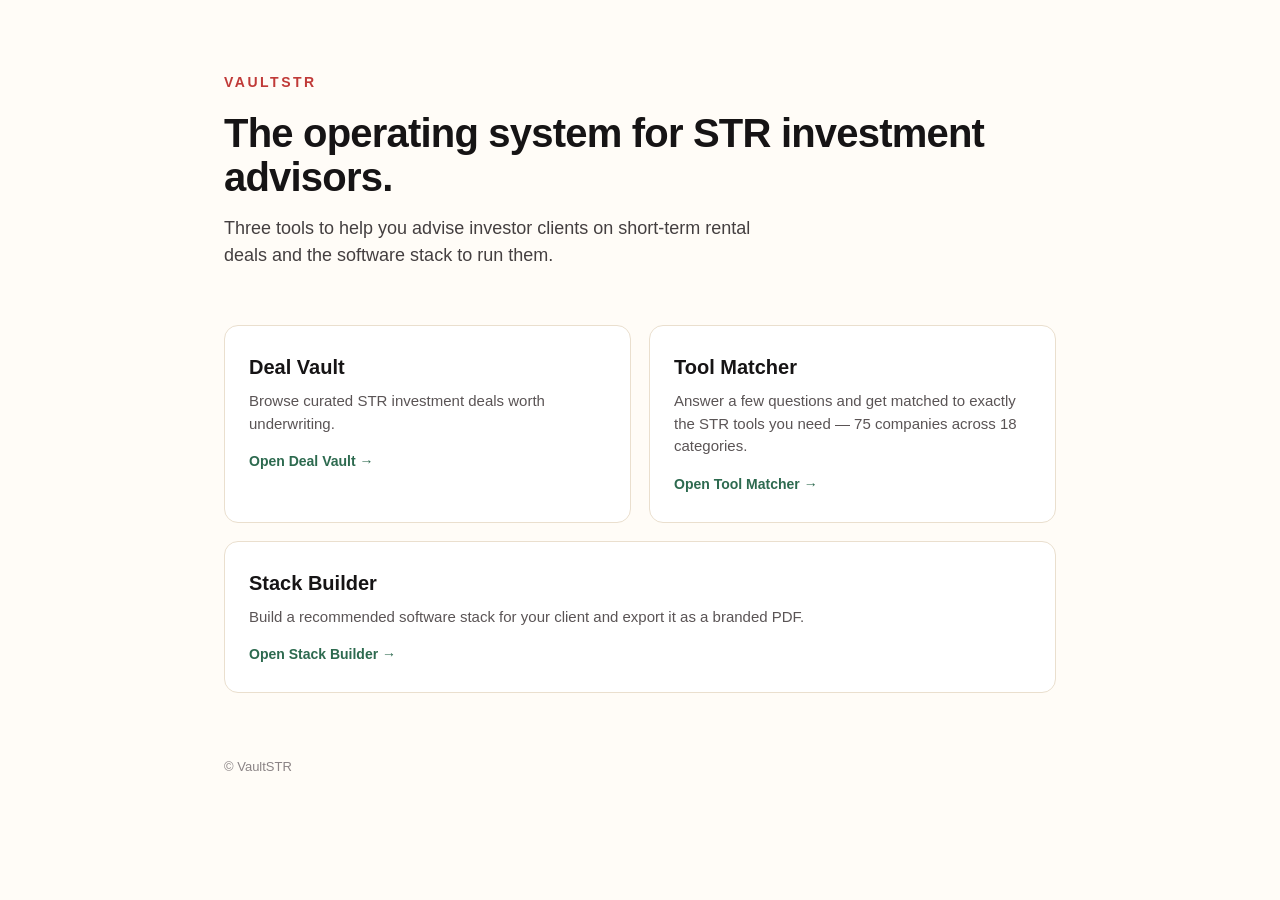
==== index.html @ 28dfb8df "Add landing page linking to the three VaultSTR tools Co-Authored-By: Claude Opus 4.8 <noreply@anthro" ====
<!DOCTYPE html>
<html lang="en">
<head>
  <meta charset="UTF-8" />
  <meta name="viewport" content="width=device-width, initial-scale=1.0" />
  <title>VaultSTR — Tools for STR Investors & Advisors</title>
  <meta name="description" content="VaultSTR tools: browse STR investment deals, match your tool stack, and build a recommended stack for your clients." />
  <style>
    :root {
      --ink: #161415;
      --red: #c03a38;
      --green: #2d6a4f;
      --cream: #fffcf7;
    }
    * { box-sizing: border-box; margin: 0; padding: 0; }
    body {
      font-family: -apple-system, BlinkMacSystemFont, "Segoe UI", Roboto, Helvetica, Arial, sans-serif;
      background: var(--cream);
      color: var(--ink);
      line-height: 1.5;
      -webkit-font-smoothing: antialiased;
    }
    .wrap { max-width: 880px; margin: 0 auto; padding: 72px 24px 96px; }
    header { margin-bottom: 56px; }
    .brand {
      font-size: 14px; font-weight: 700; letter-spacing: 0.18em;
      text-transform: uppercase; color: var(--red); margin-bottom: 18px;
    }
    h1 { font-size: 40px; line-height: 1.1; letter-spacing: -0.02em; margin-bottom: 16px; }
    .lede { font-size: 18px; max-width: 540px; color: #443f40; }
    .grid { display: grid; gap: 18px; }
    @media (min-width: 640px) { .grid { grid-template-columns: 1fr 1fr; } }
    .card {
      display: block; text-decoration: none; color: inherit;
      background: #fff; border: 1px solid #eadfce; border-radius: 14px;
      padding: 26px 24px; transition: transform .15s ease, box-shadow .15s ease, border-color .15s ease;
    }
    .card:hover { transform: translateY(-3px); box-shadow: 0 12px 28px rgba(22,20,21,.10); border-color: var(--green); }
    .card h2 { font-size: 20px; margin-bottom: 8px; }
    .card p { font-size: 15px; color: #5a5455; }
    .card .go { display: inline-block; margin-top: 16px; font-weight: 600; font-size: 14px; color: var(--green); }
    .card.full { grid-column: 1 / -1; }
    footer { margin-top: 64px; font-size: 13px; color: #8a8385; }
  </style>
</head>
<body>
  <div class="wrap">
    <header>
      <div class="brand">VaultSTR</div>
      <h1>The operating system for STR investment advisors.</h1>
      <p class="lede">Three tools to help you advise investor clients on short-term rental deals and the software stack to run them.</p>
    </header>

    <main class="grid">
      <a class="card" href="vaultstr_deal_vault.html">
        <h2>Deal Vault</h2>
        <p>Browse curated STR investment deals worth underwriting.</p>
        <span class="go">Open Deal Vault →</span>
      </a>

      <a class="card" href="vaultstr_tool_matcher.html">
        <h2>Tool Matcher</h2>
        <p>Answer a few questions and get matched to exactly the STR tools you need — 75 companies across 18 categories.</p>
        <span class="go">Open Tool Matcher →</span>
      </a>

      <a class="card full" href="vaultstr_stack_builder_with_pdf.html">
        <h2>Stack Builder</h2>
        <p>Build a recommended software stack for your client and export it as a branded PDF.</p>
        <span class="go">Open Stack Builder →</span>
      </a>
    </main>

    <footer>© VaultSTR</footer>
  </div>
</body>
</html>
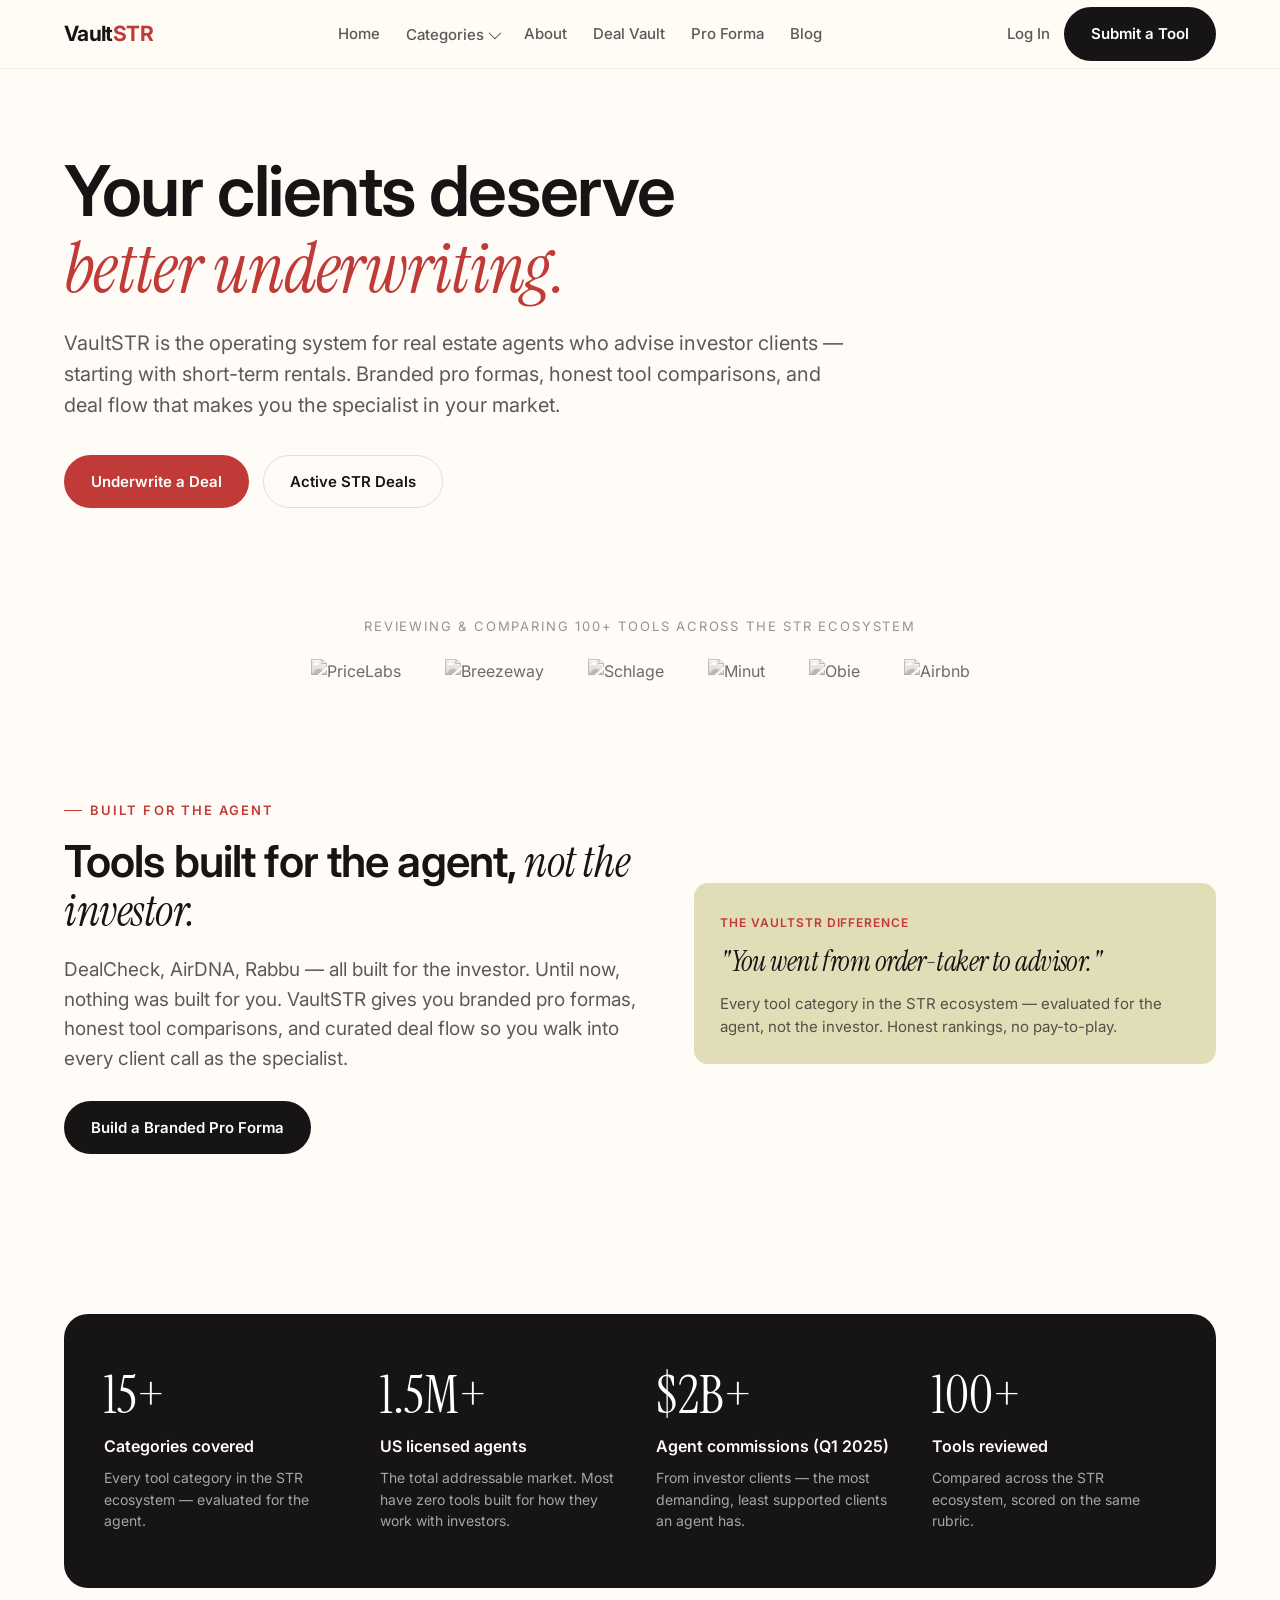
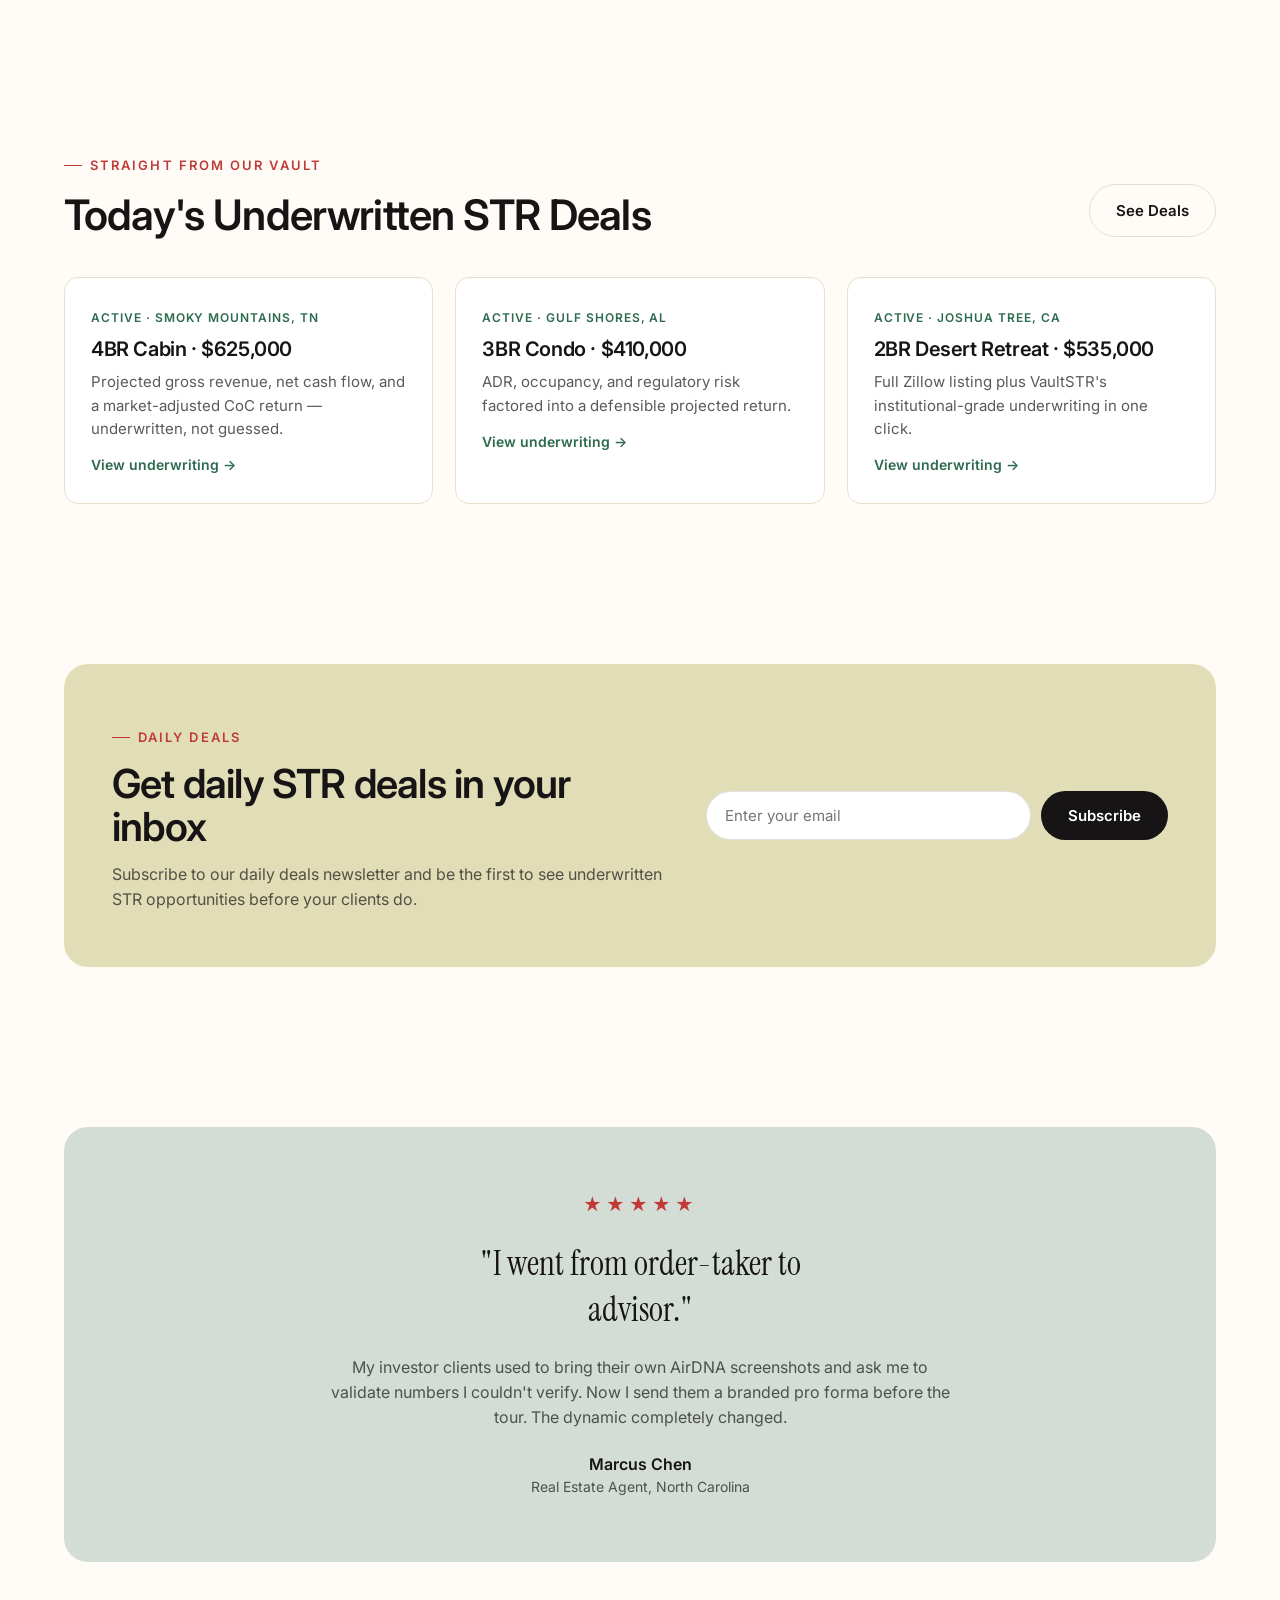
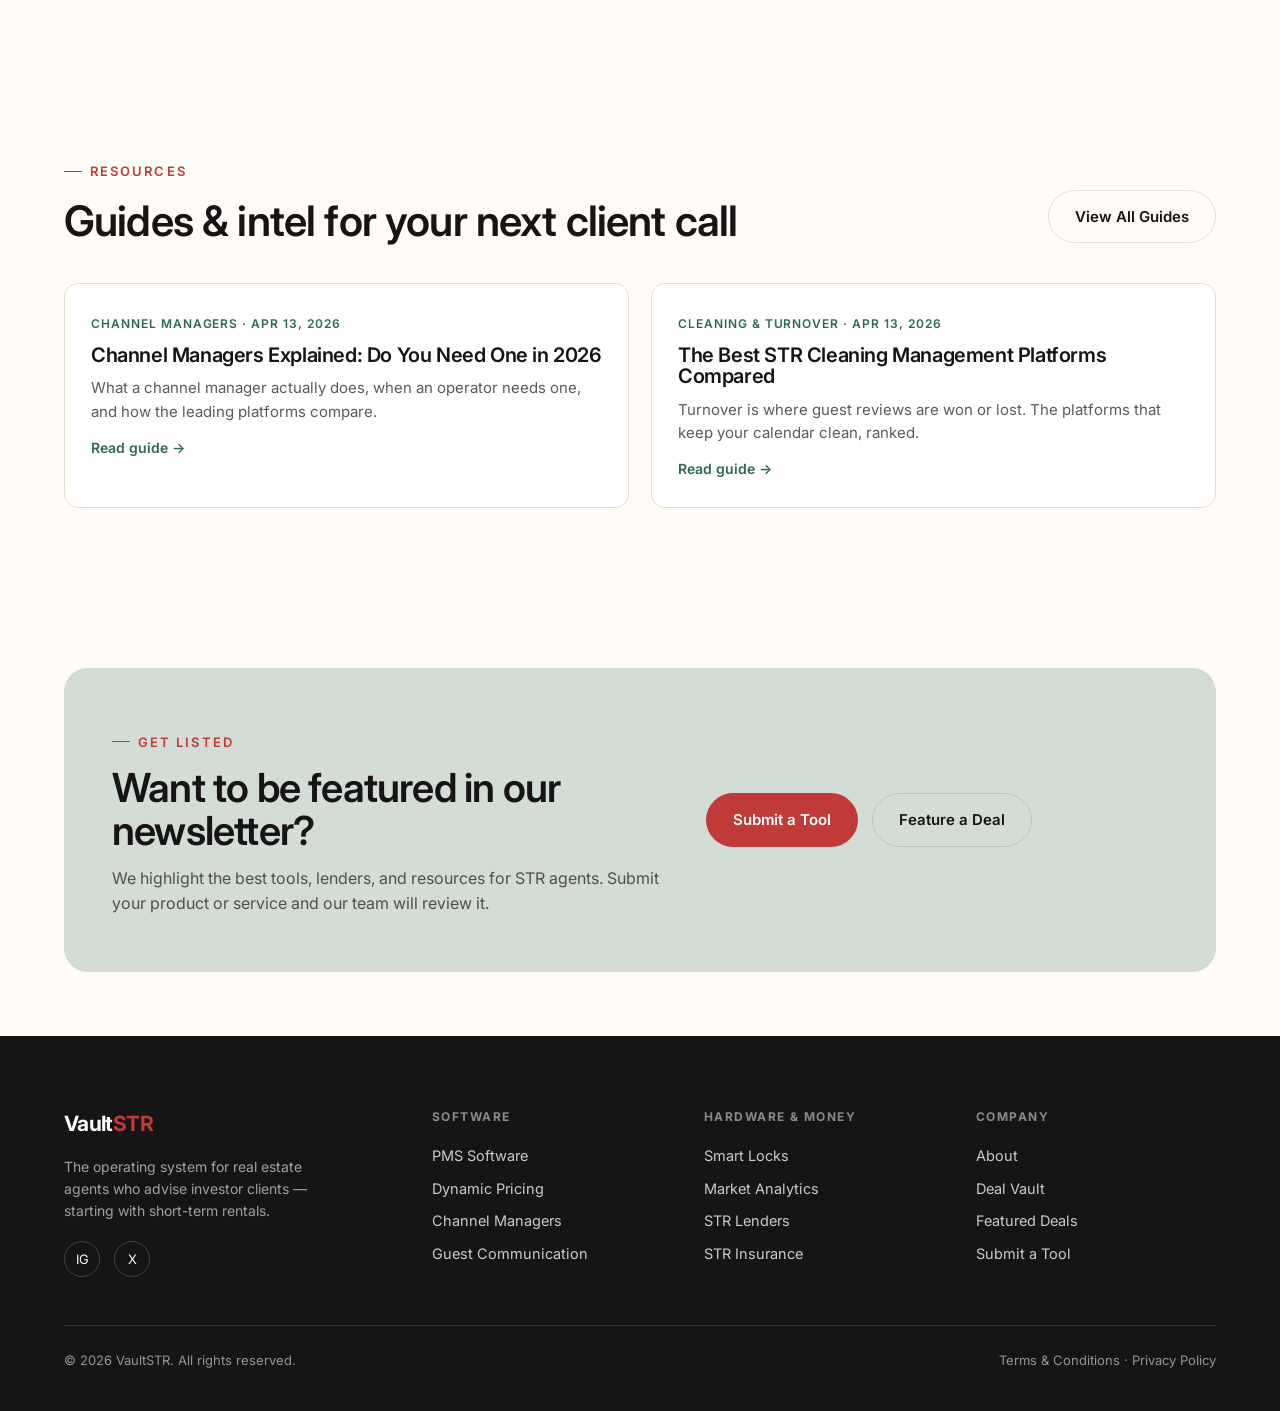
==== commit d435a9d8: "Rebuild vaultstr.com as clean editable static site Homepage + About, Deal Vault, and Featured Deals " ====
--- a/index.html
+++ b/index.html
@@ -3,75 +3,303 @@
 <head>
   <meta charset="UTF-8" />
   <meta name="viewport" content="width=device-width, initial-scale=1.0" />
-  <title>VaultSTR — Tools for STR Investors & Advisors</title>
-  <meta name="description" content="VaultSTR tools: browse STR investment deals, match your tool stack, and build a recommended stack for your clients." />
-  <style>
-    :root {
-      --ink: #161415;
-      --red: #c03a38;
-      --green: #2d6a4f;
-      --cream: #fffcf7;
-    }
-    * { box-sizing: border-box; margin: 0; padding: 0; }
-    body {
-      font-family: -apple-system, BlinkMacSystemFont, "Segoe UI", Roboto, Helvetica, Arial, sans-serif;
-      background: var(--cream);
-      color: var(--ink);
-      line-height: 1.5;
-      -webkit-font-smoothing: antialiased;
-    }
-    .wrap { max-width: 880px; margin: 0 auto; padding: 72px 24px 96px; }
-    header { margin-bottom: 56px; }
-    .brand {
-      font-size: 14px; font-weight: 700; letter-spacing: 0.18em;
-      text-transform: uppercase; color: var(--red); margin-bottom: 18px;
-    }
-    h1 { font-size: 40px; line-height: 1.1; letter-spacing: -0.02em; margin-bottom: 16px; }
-    .lede { font-size: 18px; max-width: 540px; color: #443f40; }
-    .grid { display: grid; gap: 18px; }
-    @media (min-width: 640px) { .grid { grid-template-columns: 1fr 1fr; } }
-    .card {
-      display: block; text-decoration: none; color: inherit;
-      background: #fff; border: 1px solid #eadfce; border-radius: 14px;
-      padding: 26px 24px; transition: transform .15s ease, box-shadow .15s ease, border-color .15s ease;
-    }
-    .card:hover { transform: translateY(-3px); box-shadow: 0 12px 28px rgba(22,20,21,.10); border-color: var(--green); }
-    .card h2 { font-size: 20px; margin-bottom: 8px; }
-    .card p { font-size: 15px; color: #5a5455; }
-    .card .go { display: inline-block; margin-top: 16px; font-weight: 600; font-size: 14px; color: var(--green); }
-    .card.full { grid-column: 1 / -1; }
-    footer { margin-top: 64px; font-size: 13px; color: #8a8385; }
-  </style>
+  <title>VaultSTR — STR Tools, Deals & Lender Rankings for Real Estate Agents</title>
+  <meta name="description" content="VaultSTR is the operating system for real estate agents who advise investor clients. Branded pro formas, honest tool comparisons, and underwritten STR deal flow." />
+  <link rel="preconnect" href="https://fonts.googleapis.com" />
+  <link rel="preconnect" href="https://fonts.gstatic.com" crossorigin />
+  <link href="https://fonts.googleapis.com/css2?family=Inter:wght@400;500;600;700&family=Instrument+Serif:ital@0;1&display=swap" rel="stylesheet" />
+  <link rel="stylesheet" href="assets/styles.css" />
 </head>
 <body>
-  <div class="wrap">
-    <header>
-      <div class="brand">VaultSTR</div>
-      <h1>The operating system for STR investment advisors.</h1>
-      <p class="lede">Three tools to help you advise investor clients on short-term rental deals and the software stack to run them.</p>
-    </header>
-
-    <main class="grid">
-      <a class="card" href="vaultstr_deal_vault.html">
-        <h2>Deal Vault</h2>
-        <p>Browse curated STR investment deals worth underwriting.</p>
-        <span class="go">Open Deal Vault →</span>
-      </a>
-
-      <a class="card" href="vaultstr_tool_matcher.html">
-        <h2>Tool Matcher</h2>
-        <p>Answer a few questions and get matched to exactly the STR tools you need — 75 companies across 18 categories.</p>
-        <span class="go">Open Tool Matcher →</span>
-      </a>
-
-      <a class="card full" href="vaultstr_stack_builder_with_pdf.html">
-        <h2>Stack Builder</h2>
-        <p>Build a recommended software stack for your client and export it as a branded PDF.</p>
-        <span class="go">Open Stack Builder →</span>
-      </a>
-    </main>
-
-    <footer>© VaultSTR</footer>
-  </div>
+
+  <!-- ===================== NAV ===================== -->
+  <header class="nav">
+    <div class="container nav-inner">
+      <a href="index.html" class="brand">Vault<b>STR</b></a>
+      <nav class="nav-links">
+        <a class="nav-link" href="index.html">Home</a>
+        <div class="has-mega">
+          <span class="nav-link mega-toggle">Categories <span class="chev"></span></span>
+          <div class="mega">
+            <div class="mega-col">
+              <h4>Software &amp; Operations</h4>
+              <a href="#">Property Management Software</a>
+              <a href="#">Dynamic Pricing Tools</a>
+              <a href="#">Channel Managers</a>
+              <a href="#">Guest Communication</a>
+              <a href="#">Cleaning &amp; Turnover</a>
+              <a href="#">STR Regulations</a>
+            </div>
+            <div class="mega-col">
+              <h4>Hardware &amp; Data</h4>
+              <a href="#">Smart Locks</a>
+              <a href="#">Noise Monitoring</a>
+              <a href="#">STR Market Analytics</a>
+              <a href="#">STR Photography</a>
+              <a href="#">Mattresses &amp; Bedding</a>
+              <a href="#">STR Furnishing</a>
+            </div>
+            <div class="mega-col">
+              <h4>Money &amp; Property</h4>
+              <a href="#">STR Lenders</a>
+              <a href="#">STR Insurance</a>
+              <a href="#">STR Investing Platforms</a>
+              <a href="#">Management Companies</a>
+              <a href="deals.html">Deal Vault</a>
+              <a href="featured-deals.html">Featured Deals</a>
+            </div>
+          </div>
+        </div>
+        <a class="nav-link" href="about.html">About</a>
+        <a class="nav-link" href="deals.html">Deal Vault</a>
+        <a class="nav-link" href="https://app.vaultstr.com/proforma">Pro Forma</a>
+        <a class="nav-link" href="#guides">Blog</a>
+      </nav>
+      <div class="nav-cta">
+        <a class="nav-link" href="https://app.vaultstr.com/">Log In</a>
+        <a class="btn btn--dark" href="#submit">Submit a Tool</a>
+      </div>
+      <button class="menu-btn" aria-label="Menu" onclick="document.querySelector('.nav-links').classList.toggle('open')">☰</button>
+    </div>
+  </header>
+
+  <!-- ===================== HERO ===================== -->
+  <section class="hero">
+    <div class="container">
+      <h1>Your clients deserve<br /><span class="rotator serif-accent" id="rotator">better underwriting.</span></h1>
+      <p class="lede">VaultSTR is the operating system for real estate agents who advise investor clients — starting with short-term rentals. Branded pro formas, honest tool comparisons, and deal flow that makes you the specialist in your market.</p>
+      <div class="hero-actions">
+        <a class="btn btn--red" href="https://app.vaultstr.com/proforma">Underwrite a Deal</a>
+        <a class="btn btn--ghost" href="deals.html">Active STR Deals</a>
+      </div>
+    </div>
+  </section>
+
+  <!-- ===================== TRUSTED LOGOS ===================== -->
+  <section class="trusted">
+    <div class="container">
+      <p>Reviewing &amp; comparing 100+ tools across the STR ecosystem</p>
+      <div class="trusted-row">
+        <img src="https://cdn.prod.website-files.com/69d41baafafa87e1f5546bc9/69dfd0f601845b6f1e8a0cdb_PriceLabs_idch77bu5m_0.png" alt="PriceLabs" />
+        <img src="https://cdn.prod.website-files.com/69d41baafafa87e1f5546bc9/69dfd0fbfc3a77e8d22b00d5_Breezeway_idZdIdmERU_0.png" alt="Breezeway" />
+        <img src="https://cdn.prod.website-files.com/69d41baafafa87e1f5546bc9/69dfd0e8142ac40c834eab62_Schlage_idmHl70axJ_0.png" alt="Schlage" />
+        <img src="https://cdn.prod.website-files.com/69d41baafafa87e1f5546bc9/69dfd0eea62a099f22c48f89_Minut_idljfE-8DI_0.png" alt="Minut" />
+        <img src="https://cdn.prod.website-files.com/69d41baafafa87e1f5546bc9/69dfd56a916f53b0478a0113_Obie-Primary-Logo-Color-Wordmark.png" alt="Obie" />
+        <img src="https://cdn.prod.website-files.com/69d41baafafa87e1f5546bc9/69dfdbfa9fff520d342795e2_Airbnb_Logo_1.png" alt="Airbnb" />
+      </div>
+    </div>
+  </section>
+
+  <!-- ===================== VALUE PROP ===================== -->
+  <section class="section">
+    <div class="container split">
+      <div>
+        <span class="eyebrow">Built for the agent</span>
+        <h2 style="margin-top:18px">Tools built for the agent, <span class="serif-accent">not the investor.</span></h2>
+        <p class="lede">DealCheck, AirDNA, Rabbu — all built for the investor. Until now, nothing was built for you. VaultSTR gives you branded pro formas, honest tool comparisons, and curated deal flow so you walk into every client call as the specialist.</p>
+        <div class="split-actions">
+          <a class="btn btn--dark" href="https://app.vaultstr.com/proforma">Build a Branded Pro Forma</a>
+        </div>
+      </div>
+      <div class="card" style="background:var(--beige); border:none;">
+        <span class="tag" style="color:var(--red)">The VaultSTR difference</span>
+        <h3 style="font-family:var(--serif); font-style:italic; font-size:28px; font-weight:400; margin:14px 0;">"You went from order-taker to advisor."</h3>
+        <p>Every tool category in the STR ecosystem — evaluated for the agent, not the investor. Honest rankings, no pay-to-play.</p>
+      </div>
+    </div>
+  </section>
+
+  <!-- ===================== STATS ===================== -->
+  <section class="section--tight">
+    <div class="container">
+      <div class="stats">
+        <div class="stats-grid">
+          <div class="stat">
+            <div class="num">15+</div>
+            <div class="label">Categories covered</div>
+            <div class="desc">Every tool category in the STR ecosystem — evaluated for the agent.</div>
+          </div>
+          <div class="stat">
+            <div class="num">1.5M+</div>
+            <div class="label">US licensed agents</div>
+            <div class="desc">The total addressable market. Most have zero tools built for how they work with investors.</div>
+          </div>
+          <div class="stat">
+            <div class="num">$2B+</div>
+            <div class="label">Agent commissions (Q1 2025)</div>
+            <div class="desc">From investor clients — the most demanding, least supported clients an agent has.</div>
+          </div>
+          <div class="stat">
+            <div class="num">100+</div>
+            <div class="label">Tools reviewed</div>
+            <div class="desc">Compared across the STR ecosystem, scored on the same rubric.</div>
+          </div>
+        </div>
+      </div>
+    </div>
+  </section>
+
+  <!-- ===================== DEALS ===================== -->
+  <section class="section">
+    <div class="container">
+      <div class="head-row">
+        <div>
+          <span class="eyebrow">Straight from our Vault</span>
+          <h2 style="margin-top:16px">Today's Underwritten STR Deals</h2>
+        </div>
+        <a class="btn btn--ghost" href="deals.html">See Deals</a>
+      </div>
+      <div class="grid-3">
+        <div class="card">
+          <span class="tag">Active · Smoky Mountains, TN</span>
+          <h3>4BR Cabin · $625,000</h3>
+          <p>Projected gross revenue, net cash flow, and a market-adjusted CoC return — underwritten, not guessed.</p>
+          <a class="go" href="deals.html">View underwriting →</a>
+        </div>
+        <div class="card">
+          <span class="tag">Active · Gulf Shores, AL</span>
+          <h3>3BR Condo · $410,000</h3>
+          <p>ADR, occupancy, and regulatory risk factored into a defensible projected return.</p>
+          <a class="go" href="deals.html">View underwriting →</a>
+        </div>
+        <div class="card">
+          <span class="tag">Active · Joshua Tree, CA</span>
+          <h3>2BR Desert Retreat · $535,000</h3>
+          <p>Full Zillow listing plus VaultSTR's institutional-grade underwriting in one click.</p>
+          <a class="go" href="deals.html">View underwriting →</a>
+        </div>
+      </div>
+    </div>
+  </section>
+
+  <!-- ===================== NEWSLETTER ===================== -->
+  <section class="section--tight">
+    <div class="container">
+      <div class="cta-band">
+        <div>
+          <span class="eyebrow">Daily deals</span>
+          <h2 style="margin-top:14px">Get daily STR deals in your inbox</h2>
+          <p>Subscribe to our daily deals newsletter and be the first to see underwritten STR opportunities before your clients do.</p>
+        </div>
+        <form class="cta-form" onsubmit="event.preventDefault(); this.querySelector('input').value=''; alert('Thanks — you’re on the list!');">
+          <input type="email" placeholder="Enter your email" required />
+          <button class="btn btn--dark" type="submit">Subscribe</button>
+        </form>
+      </div>
+    </div>
+  </section>
+
+  <!-- ===================== TESTIMONIAL ===================== -->
+  <section class="section">
+    <div class="container">
+      <div class="quote">
+        <div class="stars">★★★★★</div>
+        <blockquote>"I went from order-taker to advisor."</blockquote>
+        <p style="max-width:62ch; margin:0 auto 22px; color:var(--ink-70)">My investor clients used to bring their own AirDNA screenshots and ask me to validate numbers I couldn't verify. Now I send them a branded pro forma before the tour. The dynamic completely changed.</p>
+        <div class="who">Marcus Chen</div>
+        <div class="role">Real Estate Agent, North Carolina</div>
+      </div>
+    </div>
+  </section>
+
+  <!-- ===================== GUIDES ===================== -->
+  <section class="section" id="guides">
+    <div class="container">
+      <div class="head-row">
+        <div>
+          <span class="eyebrow">Resources</span>
+          <h2 style="margin-top:16px">Guides &amp; intel for your next client call</h2>
+        </div>
+        <a class="btn btn--ghost" href="#guides">View All Guides</a>
+      </div>
+      <div class="grid-2">
+        <a class="card" href="#">
+          <span class="tag">Channel Managers · Apr 13, 2026</span>
+          <h3>Channel Managers Explained: Do You Need One in 2026</h3>
+          <p>What a channel manager actually does, when an operator needs one, and how the leading platforms compare.</p>
+          <span class="go">Read guide →</span>
+        </a>
+        <a class="card" href="#">
+          <span class="tag">Cleaning &amp; Turnover · Apr 13, 2026</span>
+          <h3>The Best STR Cleaning Management Platforms Compared</h3>
+          <p>Turnover is where guest reviews are won or lost. The platforms that keep your calendar clean, ranked.</p>
+          <span class="go">Read guide →</span>
+        </a>
+      </div>
+    </div>
+  </section>
+
+  <!-- ===================== SUBMIT CTA ===================== -->
+  <section class="section--tight" id="submit">
+    <div class="container">
+      <div class="cta-band" style="background:var(--sage)">
+        <div>
+          <span class="eyebrow">Get listed</span>
+          <h2 style="margin-top:14px">Want to be featured in our newsletter?</h2>
+          <p>We highlight the best tools, lenders, and resources for STR agents. Submit your product or service and our team will review it.</p>
+        </div>
+        <div style="display:flex; gap:14px; flex-wrap:wrap">
+          <a class="btn btn--red" href="mailto:hello@vaultstr.com">Submit a Tool</a>
+          <a class="btn btn--ghost" href="featured-deals.html">Feature a Deal</a>
+        </div>
+      </div>
+    </div>
+  </section>
+
+  <!-- ===================== FOOTER ===================== -->
+  <footer class="footer">
+    <div class="container">
+      <div class="footer-top">
+        <div>
+          <a href="index.html" class="brand">Vault<b>STR</b></a>
+          <p class="footer-blurb">The operating system for real estate agents who advise investor clients — starting with short-term rentals.</p>
+          <div class="footer-social">
+            <a href="https://www.instagram.com/" target="_blank" rel="noopener" aria-label="Instagram">IG</a>
+            <a href="https://www.x.com/" target="_blank" rel="noopener" aria-label="X">X</a>
+          </div>
+        </div>
+        <div>
+          <h5>Software</h5>
+          <a class="fl" href="#">PMS Software</a>
+          <a class="fl" href="#">Dynamic Pricing</a>
+          <a class="fl" href="#">Channel Managers</a>
+          <a class="fl" href="#">Guest Communication</a>
+        </div>
+        <div>
+          <h5>Hardware &amp; Money</h5>
+          <a class="fl" href="#">Smart Locks</a>
+          <a class="fl" href="#">Market Analytics</a>
+          <a class="fl" href="#">STR Lenders</a>
+          <a class="fl" href="#">STR Insurance</a>
+        </div>
+        <div>
+          <h5>Company</h5>
+          <a class="fl" href="about.html">About</a>
+          <a class="fl" href="deals.html">Deal Vault</a>
+          <a class="fl" href="featured-deals.html">Featured Deals</a>
+          <a class="fl" href="mailto:hello@vaultstr.com">Submit a Tool</a>
+        </div>
+      </div>
+      <div class="footer-bottom">
+        <div>© 2026 VaultSTR. All rights reserved.</div>
+        <div><a href="#">Terms &amp; Conditions</a> · <a href="#">Privacy Policy</a></div>
+      </div>
+    </div>
+  </footer>
+
+  <script>
+    // Rotating hero words
+    (function () {
+      var words = ["better underwriting.", "defensible numbers.", "tool recommendations.", "trusted lenders."];
+      var el = document.getElementById("rotator");
+      var i = 0;
+      setInterval(function () {
+        i = (i + 1) % words.length;
+        el.style.opacity = 0;
+        setTimeout(function () { el.textContent = words[i]; el.style.opacity = 1; }, 220);
+      }, 2600);
+      el.style.transition = "opacity .22s ease";
+    })();
+  </script>
 </body>
 </html>
--- a/assets/styles.css
+++ b/assets/styles.css
@@ -0,0 +1,222 @@
+/* ============================================================
+   VaultSTR — shared stylesheet
+   Brand tokens recreated from the live site's design system.
+   Edit colors/fonts here once and every page updates.
+   ============================================================ */
+
+:root {
+  --bg: #fffcf7;          /* warm off-white page background */
+  --ink: #161415;         /* primary text / headings */
+  --ink-70: rgba(22, 20, 21, .70);
+  --ink-45: rgba(22, 20, 21, .45);
+  --ink-12: rgba(22, 20, 21, .12);
+  --ink-06: rgba(22, 20, 21, .06);
+  --red: #c03a38;         /* primary CTA / accent */
+  --green: #2d6a4f;       /* secondary accent */
+  --beige: #e1deb7;       /* warm panel */
+  --sage: #d4ddd5;        /* soft panel */
+  --card: #ffffff;
+  --line: #eadfce;
+
+  --serif: "Instrument Serif", Georgia, "Times New Roman", serif;
+  --sans: "Inter", -apple-system, BlinkMacSystemFont, "Segoe UI", Roboto, Helvetica, Arial, sans-serif;
+
+  --container: 1200px;
+  --radius: 14px;
+  --pill: 999px;
+}
+
+* { box-sizing: border-box; margin: 0; padding: 0; }
+
+html { scroll-behavior: smooth; }
+
+body {
+  font-family: var(--sans);
+  background: var(--bg);
+  color: var(--ink);
+  line-height: 1.55;
+  -webkit-font-smoothing: antialiased;
+  text-rendering: optimizeLegibility;
+}
+
+a { color: inherit; text-decoration: none; }
+img { max-width: 100%; display: block; }
+
+.container {
+  max-width: var(--container);
+  margin: 0 auto;
+  padding: 0 24px;
+}
+
+.section { padding: 96px 0; }
+.section--tight { padding: 64px 0; }
+
+/* ---------- Typography ---------- */
+h1, h2, h3 { letter-spacing: -0.02em; line-height: 1.08; font-weight: 600; }
+.eyebrow {
+  display: inline-flex; align-items: center; gap: 8px;
+  font-size: 13px; font-weight: 600; letter-spacing: 0.16em;
+  text-transform: uppercase; color: var(--red);
+}
+.eyebrow::before {
+  content: ""; width: 18px; height: 1px; background: var(--red);
+}
+.serif-accent { font-family: var(--serif); font-style: italic; font-weight: 400; letter-spacing: -0.01em; }
+.lede { font-size: 19px; color: var(--ink-70); max-width: 60ch; }
+
+/* ---------- Buttons ---------- */
+.btn {
+  display: inline-flex; align-items: center; gap: 9px;
+  font-family: var(--sans); font-size: 15px; font-weight: 600;
+  padding: 14px 26px; border-radius: var(--pill);
+  border: 1px solid transparent; cursor: pointer;
+  transition: transform .15s ease, background .15s ease, color .15s ease, border-color .15s ease;
+}
+.btn:hover { transform: translateY(-2px); }
+.btn--dark { background: var(--ink); color: #fff; }
+.btn--dark:hover { background: #000; }
+.btn--red { background: var(--red); color: #fff; }
+.btn--red:hover { background: #a93230; }
+.btn--ghost { background: transparent; color: var(--ink); border-color: var(--ink-12); }
+.btn--ghost:hover { border-color: var(--ink); }
+.btn--white { background: #fff; color: var(--ink); }
+
+/* ---------- Navbar ---------- */
+.nav {
+  position: sticky; top: 0; z-index: 100;
+  background: rgba(255, 252, 247, .82);
+  backdrop-filter: saturate(180%) blur(12px);
+  border-bottom: 1px solid var(--ink-06);
+}
+.nav-inner {
+  display: flex; align-items: center; justify-content: space-between;
+  gap: 24px; height: 68px;
+}
+.brand { font-family: var(--sans); font-weight: 700; font-size: 21px; letter-spacing: -0.03em; }
+.brand b { color: var(--red); }
+.nav-links { display: flex; align-items: center; gap: 26px; }
+.nav-link { font-size: 15px; font-weight: 500; color: var(--ink-70); transition: color .15s; }
+.nav-link:hover { color: var(--ink); }
+
+/* mega dropdown */
+.has-mega { position: relative; }
+.mega-toggle { display: inline-flex; align-items: center; gap: 5px; cursor: pointer; }
+.mega-toggle .chev { width: 9px; height: 9px; border-right: 1.5px solid currentColor; border-bottom: 1.5px solid currentColor; transform: rotate(45deg) translateY(-2px); transition: transform .2s; }
+.mega {
+  position: absolute; top: calc(100% + 14px); left: 50%; transform: translateX(-50%) translateY(8px);
+  width: min(880px, 92vw); background: var(--card); border: 1px solid var(--line);
+  border-radius: 18px; box-shadow: 0 24px 60px rgba(22,20,21,.14);
+  padding: 28px; opacity: 0; visibility: hidden; transition: opacity .18s ease, transform .18s ease;
+  display: grid; grid-template-columns: repeat(3, 1fr); gap: 26px;
+}
+.has-mega:hover .mega { opacity: 1; visibility: visible; transform: translateX(-50%) translateY(0); }
+.has-mega:hover .mega-toggle .chev { transform: rotate(225deg) translateY(2px); }
+.mega-col h4 { font-size: 12px; letter-spacing: .12em; text-transform: uppercase; color: var(--red); margin-bottom: 14px; }
+.mega-col a { display: block; font-size: 14.5px; color: var(--ink-70); padding: 6px 0; transition: color .15s; }
+.mega-col a:hover { color: var(--ink); }
+.nav-cta { display: flex; align-items: center; gap: 14px; }
+.menu-btn { display: none; background: none; border: 0; font-size: 26px; cursor: pointer; color: var(--ink); }
+
+/* ---------- Hero ---------- */
+.hero { padding: 84px 0 72px; }
+.hero h1 { font-size: clamp(40px, 6vw, 70px); }
+.hero .rotator { color: var(--red); }
+.hero .lede { margin-top: 22px; font-size: 20px; }
+.hero-actions { margin-top: 34px; display: flex; gap: 14px; flex-wrap: wrap; }
+
+/* ---------- Trusted logos ---------- */
+.trusted { padding: 36px 0 12px; }
+.trusted p { text-align: center; font-size: 13px; letter-spacing: .14em; text-transform: uppercase; color: var(--ink-45); margin-bottom: 22px; }
+.trusted-row { display: flex; align-items: center; justify-content: center; gap: 44px; flex-wrap: wrap; }
+.trusted-row img { height: 26px; width: auto; opacity: .62; filter: grayscale(1); transition: opacity .2s, filter .2s; }
+.trusted-row img:hover { opacity: 1; filter: grayscale(0); }
+
+/* ---------- Value prop split ---------- */
+.split { display: grid; grid-template-columns: 1.1fr 1fr; gap: 56px; align-items: center; }
+.split h2 { font-size: clamp(30px, 4vw, 44px); }
+.split .lede { margin-top: 20px; }
+.split-actions { margin-top: 28px; }
+
+/* ---------- Stats band ---------- */
+.stats { background: var(--ink); color: var(--bg); border-radius: 24px; padding: 56px 40px; }
+.stats-grid { display: grid; grid-template-columns: repeat(4, 1fr); gap: 32px; }
+.stat .num { font-family: var(--serif); font-size: 52px; line-height: 1; color: #fff; }
+.stat .label { margin-top: 12px; font-weight: 600; font-size: 16px; }
+.stat .desc { margin-top: 8px; font-size: 14px; color: rgba(255,255,255,.62); }
+
+/* ---------- Generic cards / grid ---------- */
+.grid-3 { display: grid; grid-template-columns: repeat(3, 1fr); gap: 22px; }
+.grid-2 { display: grid; grid-template-columns: repeat(2, 1fr); gap: 22px; }
+.card {
+  background: var(--card); border: 1px solid var(--line); border-radius: var(--radius);
+  padding: 26px; transition: transform .15s ease, box-shadow .15s ease, border-color .15s;
+}
+.card:hover { transform: translateY(-3px); box-shadow: 0 14px 32px rgba(22,20,21,.08); border-color: var(--green); }
+.card .tag { font-size: 12px; letter-spacing: .08em; text-transform: uppercase; color: var(--green); font-weight: 600; }
+.card h3 { font-size: 20px; margin: 10px 0; }
+.card p { color: var(--ink-70); font-size: 15px; }
+.card .go { margin-top: 14px; display: inline-block; color: var(--green); font-weight: 600; font-size: 14px; }
+
+/* ---------- Section heading row ---------- */
+.head-row { display: flex; align-items: flex-end; justify-content: space-between; gap: 24px; margin-bottom: 40px; flex-wrap: wrap; }
+.head-row h2 { font-size: clamp(28px, 4vw, 42px); }
+
+/* ---------- Newsletter / CTA ---------- */
+.cta-band { background: var(--beige); border-radius: 24px; padding: 56px 48px; display: grid; grid-template-columns: 1.2fr 1fr; gap: 40px; align-items: center; }
+.cta-band h2 { font-size: clamp(28px, 4vw, 40px); }
+.cta-band p { margin-top: 14px; color: var(--ink-70); }
+.cta-form { display: flex; gap: 10px; flex-wrap: wrap; }
+.cta-form input { flex: 1 1 220px; padding: 14px 18px; border-radius: var(--pill); border: 1px solid var(--ink-12); font-family: var(--sans); font-size: 15px; background: #fff; }
+.cta-form input:focus { outline: none; border-color: var(--ink); }
+
+/* ---------- Testimonial ---------- */
+.quote { background: var(--sage); border-radius: 24px; padding: 64px 56px; text-align: center; }
+.quote .stars { color: var(--red); letter-spacing: 4px; font-size: 18px; }
+.quote blockquote { font-family: var(--serif); font-size: clamp(24px, 3.4vw, 34px); line-height: 1.35; margin: 22px auto; max-width: 24ch; }
+.quote .who { font-weight: 600; }
+.quote .role { color: var(--ink-70); font-size: 14px; }
+
+/* ---------- Footer ---------- */
+.footer { background: var(--ink); color: var(--bg); padding: 72px 0 40px; }
+.footer-top { display: grid; grid-template-columns: 1.4fr 1fr 1fr 1fr; gap: 32px; }
+.footer .brand { color: #fff; }
+.footer .brand b { color: var(--red); }
+.footer-blurb { margin-top: 16px; color: rgba(255,255,255,.6); font-size: 14px; max-width: 30ch; }
+.footer h5 { font-size: 12px; letter-spacing: .12em; text-transform: uppercase; color: rgba(255,255,255,.5); margin-bottom: 14px; }
+.footer a.fl { display: block; color: rgba(255,255,255,.78); font-size: 14.5px; padding: 5px 0; transition: color .15s; }
+.footer a.fl:hover { color: #fff; }
+.footer-social { display: flex; gap: 14px; margin-top: 20px; }
+.footer-social a { width: 36px; height: 36px; border: 1px solid rgba(255,255,255,.2); border-radius: 50%; display: grid; place-items: center; font-size: 13px; color: #fff; transition: background .15s, color .15s; }
+.footer-social a:hover { background: #fff; color: var(--ink); }
+.footer-bottom { margin-top: 48px; padding-top: 24px; border-top: 1px solid rgba(255,255,255,.14); display: flex; justify-content: space-between; gap: 16px; flex-wrap: wrap; font-size: 13px; color: rgba(255,255,255,.55); }
+.footer-bottom a { color: rgba(255,255,255,.55); }
+.footer-bottom a:hover { color: #fff; }
+
+/* ---------- Page hero (interior pages) ---------- */
+.page-hero { padding: 72px 0 56px; }
+.page-hero .eyebrow { margin-bottom: 18px; }
+.page-hero h1 { font-size: clamp(36px, 5.2vw, 60px); max-width: 18ch; }
+.page-hero .lede { margin-top: 22px; }
+.page-hero .hero-actions { margin-top: 30px; display: flex; gap: 14px; flex-wrap: wrap; }
+.note { margin-top: 16px; font-size: 14px; color: var(--ink-45); }
+
+/* ---------- Toolbar (deals filters, static) ---------- */
+.toolbar { display: flex; gap: 12px; flex-wrap: wrap; align-items: center; padding: 18px 0; border-top: 1px solid var(--line); border-bottom: 1px solid var(--line); }
+.toolbar .pill { font-size: 13px; padding: 8px 16px; border-radius: var(--pill); border: 1px solid var(--ink-12); background: #fff; color: var(--ink-70); }
+.toolbar .pill.active { background: var(--ink); color: #fff; border-color: var(--ink); }
+.toolbar .spacer { flex: 1; }
+
+/* ---------- Responsive ---------- */
+@media (max-width: 900px) {
+  .nav-links { display: none; }
+  .menu-btn { display: block; }
+  .split, .cta-band, .footer-top { grid-template-columns: 1fr; }
+  .stats-grid { grid-template-columns: 1fr 1fr; gap: 28px; }
+  .grid-3 { grid-template-columns: 1fr; }
+  .grid-2 { grid-template-columns: 1fr; }
+  .stats, .quote, .cta-band { padding: 40px 28px; }
+  .section { padding: 64px 0; }
+}
+@media (max-width: 520px) {
+  .stats-grid { grid-template-columns: 1fr; }
+}
